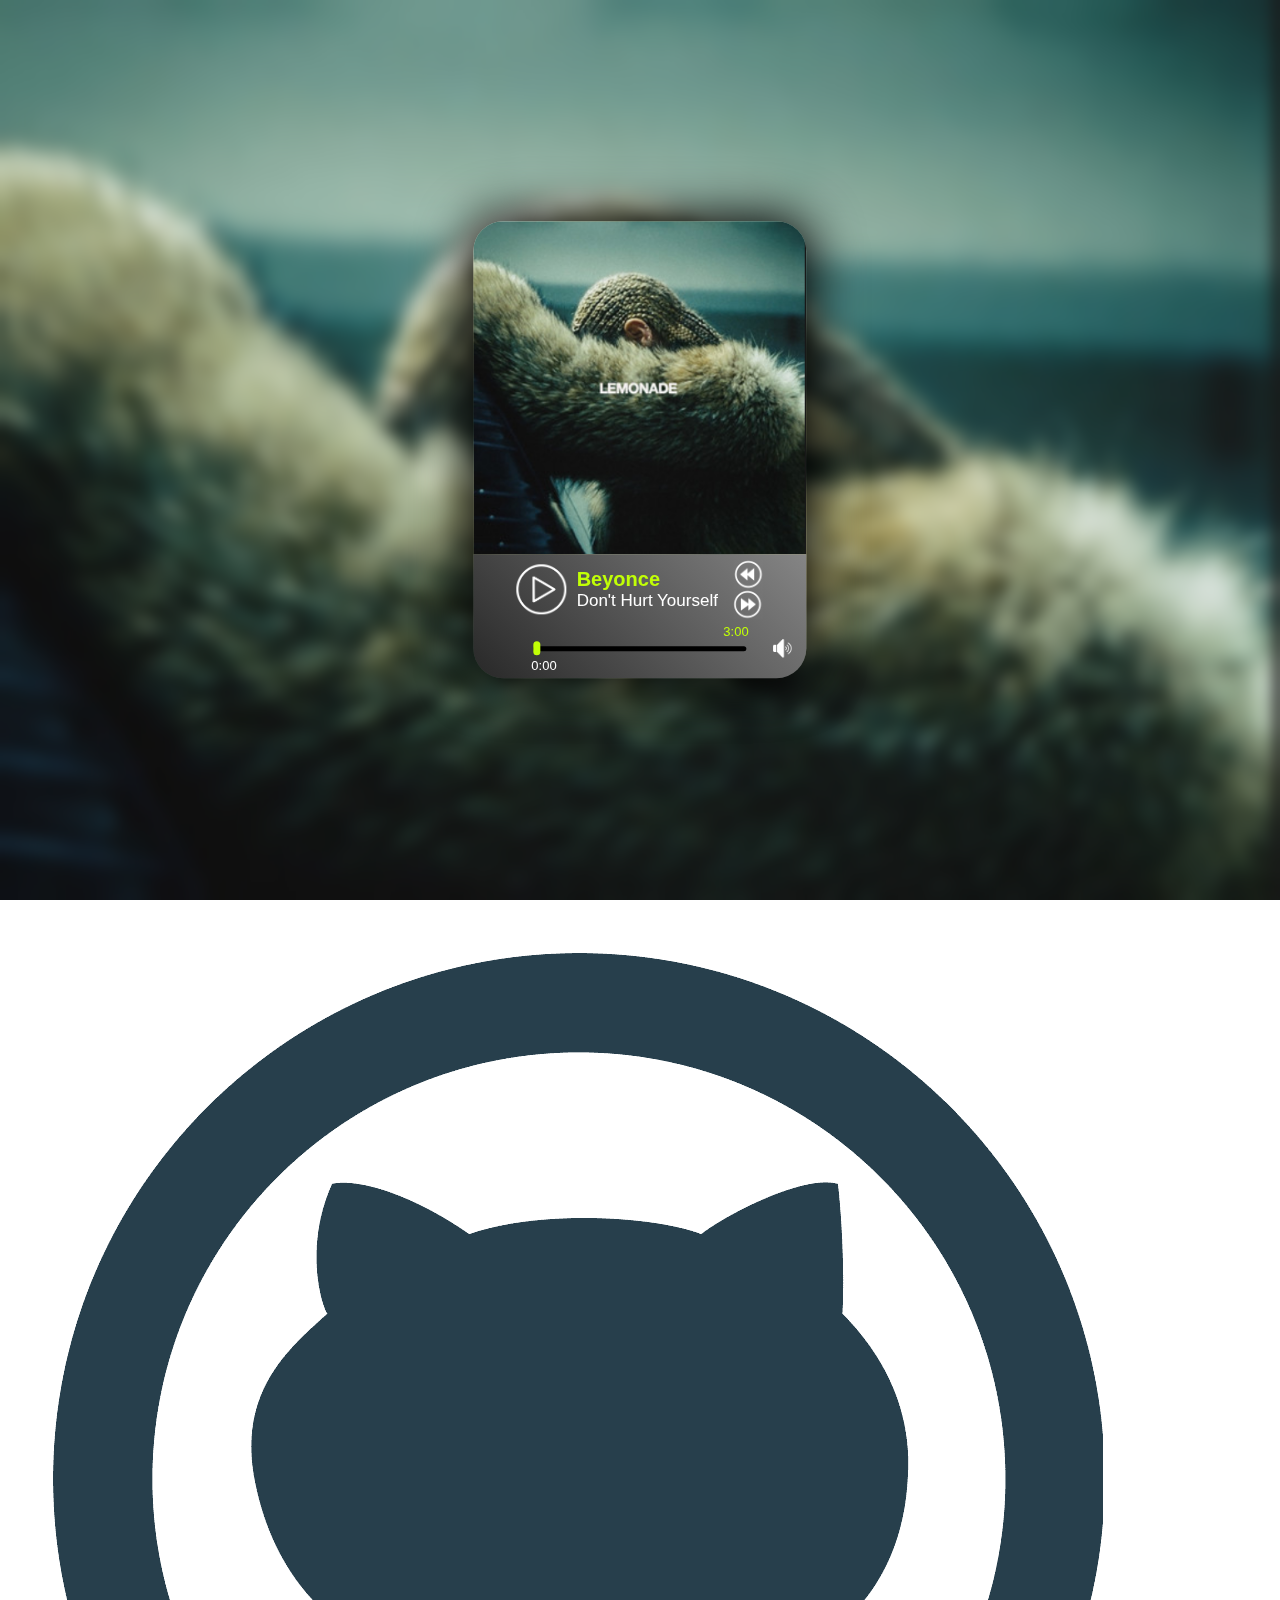
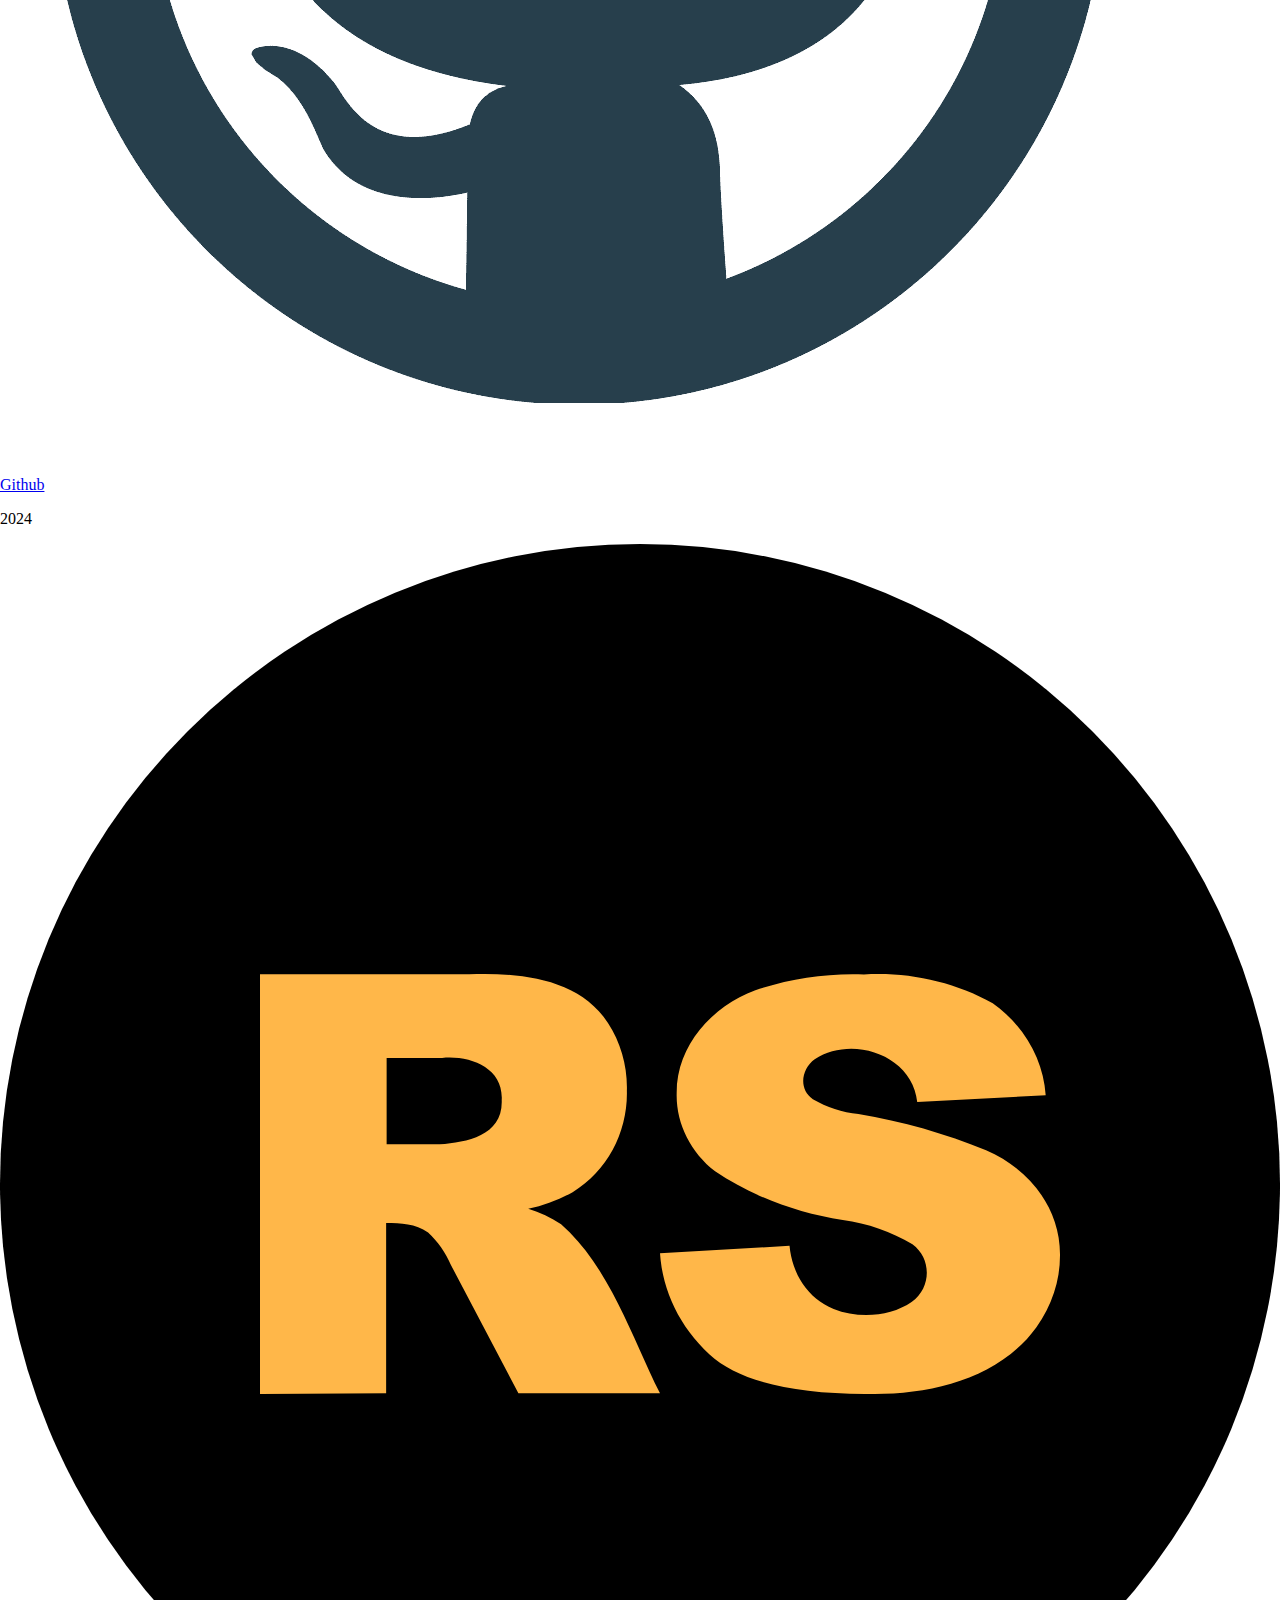
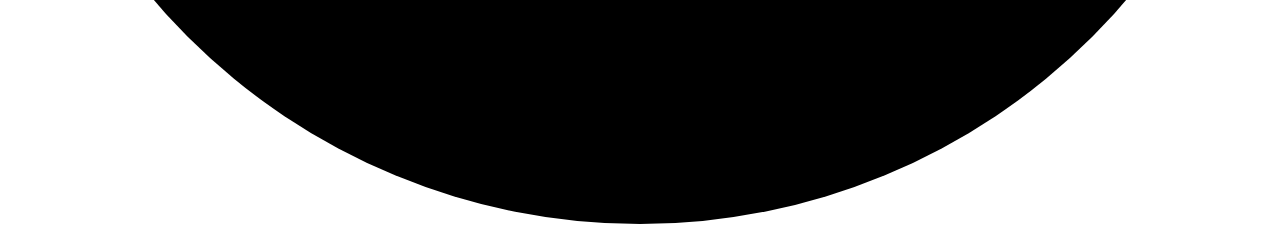
==== audio-player/index.html @ 11960c89 "feat: upload audio player from private repo to school repo" ====
<!DOCTYPE html>
<html lang="en">

<head>
    <meta charset="UTF-8">
    <meta name="viewport" content="width=device-width, initial-scale=1.0">
    <link rel="stylesheet" href="./style.css">
    <script src="./index.js"></script>
    <title>MusicPlayer</title>
</head>

<body>
    <div id="background">
        <div class="blur">
            <audio src="./assets/audio/beyonce.mp3"></audio>
            <div class="player">
                <img src="./assets/img/lemonade.png" id="song-img" alt="song-img">
                <div class="controls-conteiner">
                    <div class="controls">
                        <img src="./assets/svg/play.png" id="play-button" class="control-button" alt="play">
                        <div class="song-info">
                            <div id="artist">Beyonce</div>
                            <div id="title">Don't Hurt Yourself</div>
                        </div>
                        <div class="for-and-back-buttons">
                            <img src="./assets/svg/forward.png" id="forward-button" class="control-button"
                                alt="forward">
                            <img src="./assets/svg/backward.png" id="backward-button" class="control-button"
                                alt="backward">
                        </div>
                    </div>
                    <div class="progress-volume-conteiner">
                        <div class="progress-bar-conteiner">
                            <div id="song-time">3:00</div>
                            <input type="range" id="song-progress-bar" value="0" min="0">
                            <div id="song-duration">0:00</div>
                        </div>
                        <div class="volume-conteiner">
                            <img id="volume-button" src="./assets/img/sound.png" alt="sound">
                            <div id="volume-slider">
                                <div id="volume-percentage"></div>
                              </div>
                        </div>
                    </div>
                </div>
            </div>
        </div>
    </div>

    <footer>
        <div class="footer-container"></div>
            <a class="git-link" href="https://github.com/novogran" >
                <img class="git-logo" src="./assets/img/GitHub.png" alt="git-logo">
                <p>Github</p>
            </a>
            <p>2024</p>
            <a class="rslink" href="https://rs.school/courses/javascript-preschool-ru">
                <img src="./assets/svg/rss-logo.svg" alt="rs-school-logo">
            </a>
        </div>
    </footer>
</body>

</html>
---- audio-player/style.css ----
body {
    padding: 0;
    margin: 0;
}

#background {
    width: 100%;
    height: 100%;
    background-image: url(./assets/img/lemonade.png);
    background-size: cover;
    background-repeat: no-repeat;
}

.blur {
    backdrop-filter: blur(8px);
    height: 100vh;
    width: 100%;
}

.player {
    display: flex;
    flex-direction: column;
    position: absolute;
    width: 250pt;
    top: 50%;
    left: 50%;
    transform: translate(-50%, -50%);
    box-shadow: 0px 0px 50px 5px;
    border-radius: 30px;
}

#song-img {
    border-radius: 30px 30px 0% 0%;
    width: 250pt;
    height: 250pt;
}

.controls-conteiner {
    display: flex;
    flex-direction: column;
    gap: 5px;
    padding: 5px;
    border-radius: 0% 0% 30px 30px;
    background: linear-gradient(45deg, rgb(40, 40, 40), rgb(133, 133, 133));
}

.controls {
    display: flex;
    gap: 10px;
    align-items: center;
    flex-direction: row;
    margin: auto;
}

.song-info {
    width: 110pt;
}

#artist {
    color: #c1ff06;
    font-family: 'Montserrat', sans-serif;
    font-weight: bold;
    font-size: 20px;
}

#title {
    color: white;
    font-family: 'Montserrat', sans-serif;
    font-size: 17px;
}

.for-and-back-buttons {
    display: flex;
    flex-direction: column-reverse;
}

.progress-volume-conteiner {
    display: flex;
}

.progress-bar-conteiner {
    display: flex;
    flex-direction: column;
    gap: 5px;
    margin: auto;
}

.volume-conteiner {
    display: flex;
    flex-direction: column-reverse;
    margin: auto;
    cursor: pointer;
    position: absolute;
    gap: 5px;
    right: 11pt;
    bottom: 15pt;
    #volume-slider { 
        margin: auto;
      width: 10px;
      height: 0;
      background: #c1ff06;
      box-shadow: 0 0 20px #000a;
      transition: .25s;
      #volume-percentage {
        background: white;
        height: 75%;
        width: 100%;
      }
    }
    &:hover {
      #volume-slider {
        height: 70px;
      }
    }
}

#volume-button {
    width: 20px;
    height: 20px;
    filter: invert(100%) sepia(100%) saturate(2%) hue-rotate(184deg) brightness(102%) contrast(101%);
}

#song-time {
    align-self: end;
    font-family: 'Montserrat', sans-serif;
    color: #c1ff06;
    font-size: 13px;
}

#song-duration {
    font-family: 'Montserrat', sans-serif;
    font-size: 13px;
    color: white;
}

.control-button {
    filter: invert(100%) sepia(100%) saturate(2%) hue-rotate(184deg) brightness(102%) contrast(101%);
}

#play-button {
    width: 50px;
    height: 50px;
}

#forward-button,
#backward-button {
    width: 30px;
    height: 30px;
}

#play-button,
#forward-button,
#backward-button:hover {
    cursor: pointer;
}

input[type="range"] {
    appearance: none;
    background: transparent;
    cursor: pointer;
    width: 160pt;
}

input[type="range"]:focus {
    outline: none;
}

input[type="range"]::-webkit-slider-runnable-track {
    background-color: #000000;
    border-radius: 30px;
    height: 5px;
}

input[type="range"]::-webkit-slider-thumb {
    -webkit-appearance: none;
    appearance: none;
    margin-top: -5px;
    background-color: #c1ff06;
    border-radius: 30px;
    height: 14px;
    width: 7px;
}
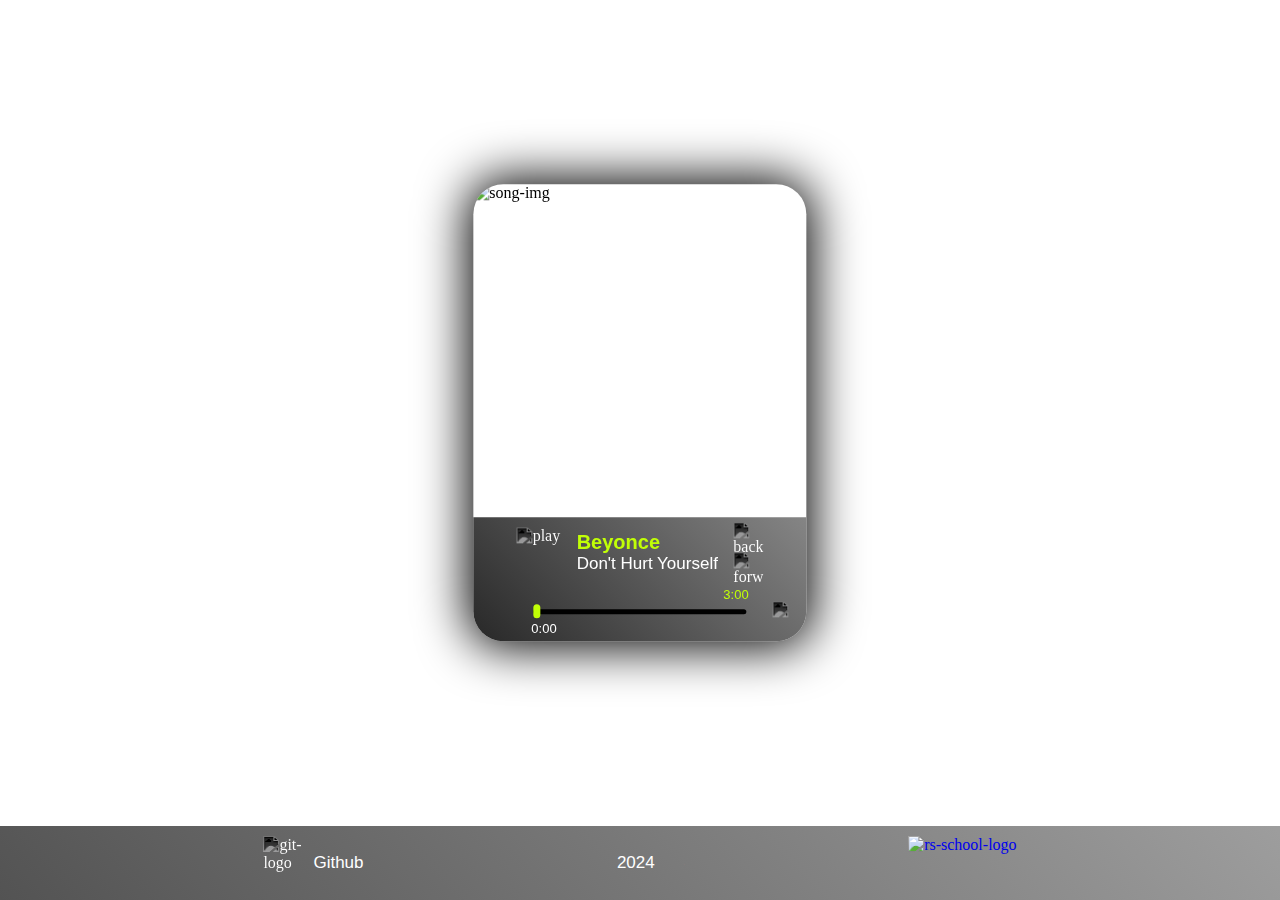
==== commit f2392244: "feat: add favicon and fix height" ====
--- a/audio-player/index.html
+++ b/audio-player/index.html
@@ -6,6 +6,7 @@
     <meta name="viewport" content="width=device-width, initial-scale=1.0">
     <link rel="stylesheet" href="./style.css">
     <script src="./index.js"></script>
+    <link rel="icon" href="./assets/svg/play.png">
     <title>MusicPlayer</title>
 </head>
 
@@ -45,20 +46,19 @@
                 </div>
             </div>
         </div>
+        <footer>
+            <div class="footer-container">
+                <a class="git-link" href="https://github.com/novogran" >
+                    <img class="git-logo" src="./assets/img/GitHub.png" alt="git-logo">
+                    <p class="footer-text">Github</p>
+                </a>
+                <p class="footer-text">2024</p>
+                <a class="rslink" href="https://rs.school/courses/javascript-preschool-ru">
+                    <img src="./assets/svg/rss-logo.svg" alt="rs-school-logo">
+                </a>
+            </div>
+        </footer>
     </div>
-
-    <footer>
-        <div class="footer-container"></div>
-            <a class="git-link" href="https://github.com/novogran" >
-                <img class="git-logo" src="./assets/img/GitHub.png" alt="git-logo">
-                <p>Github</p>
-            </a>
-            <p>2024</p>
-            <a class="rslink" href="https://rs.school/courses/javascript-preschool-ru">
-                <img src="./assets/svg/rss-logo.svg" alt="rs-school-logo">
-            </a>
-        </div>
-    </footer>
 </body>
 
 </html>--- a/audio-player/style.css
+++ b/audio-player/style.css
@@ -4,16 +4,19 @@
 }
 
 #background {
+    display: flex;
     width: 100%;
-    height: 100%;
+    height: 100vh;
     background-image: url(./assets/img/lemonade.png);
     background-size: cover;
     background-repeat: no-repeat;
+    flex-direction: column;
+    justify-content: space-between;
 }
 
 .blur {
     backdrop-filter: blur(8px);
-    height: 100vh;
+    height: 100%;
     width: 100%;
 }
 
@@ -41,7 +44,7 @@
     gap: 5px;
     padding: 5px;
     border-radius: 0% 0% 30px 30px;
-    background: linear-gradient(45deg, rgb(40, 40, 40), rgb(133, 133, 133));
+    background: linear-gradient(45deg, rgb(40, 40, 40), rgb(133, 133, 133))
 }
 
 .controls {
@@ -148,10 +151,11 @@
     height: 30px;
 }
 
-#play-button,
-#forward-button,
+#play-button:hover,
+#forward-button:hover,
 #backward-button:hover {
     cursor: pointer;
+    opacity: .75;
 }
 
 input[type="range"] {
@@ -180,3 +184,44 @@
     height: 14px;
     width: 7px;
 }
+
+.footer-container {
+    display: flex;
+    flex-direction: row;
+    padding: 10px;
+    justify-content: space-evenly;
+    background: linear-gradient(45deg, rgb(40 40 40 / 80%), rgb(133 133 133 / 80%))
+}
+
+.footer-container > a {
+    text-decoration: none;
+}
+
+.rslink > img {
+    width: 50px;
+    height: 50px;
+}
+
+.git-link {
+    display: flex;
+    flex-direction: row;
+}
+
+.git-link:hover {
+    opacity: .75;
+}
+
+.git-logo {
+    filter: invert(100%) sepia(100%) saturate(2%) hue-rotate(184deg) brightness(102%) contrast(101%);
+}
+
+.git-link > img {
+    width: 50px;
+    height: 50px;
+}
+
+.footer-text {
+    color: white;
+    font-family: 'Montserrat', sans-serif;
+    font-size: 17px;
+}